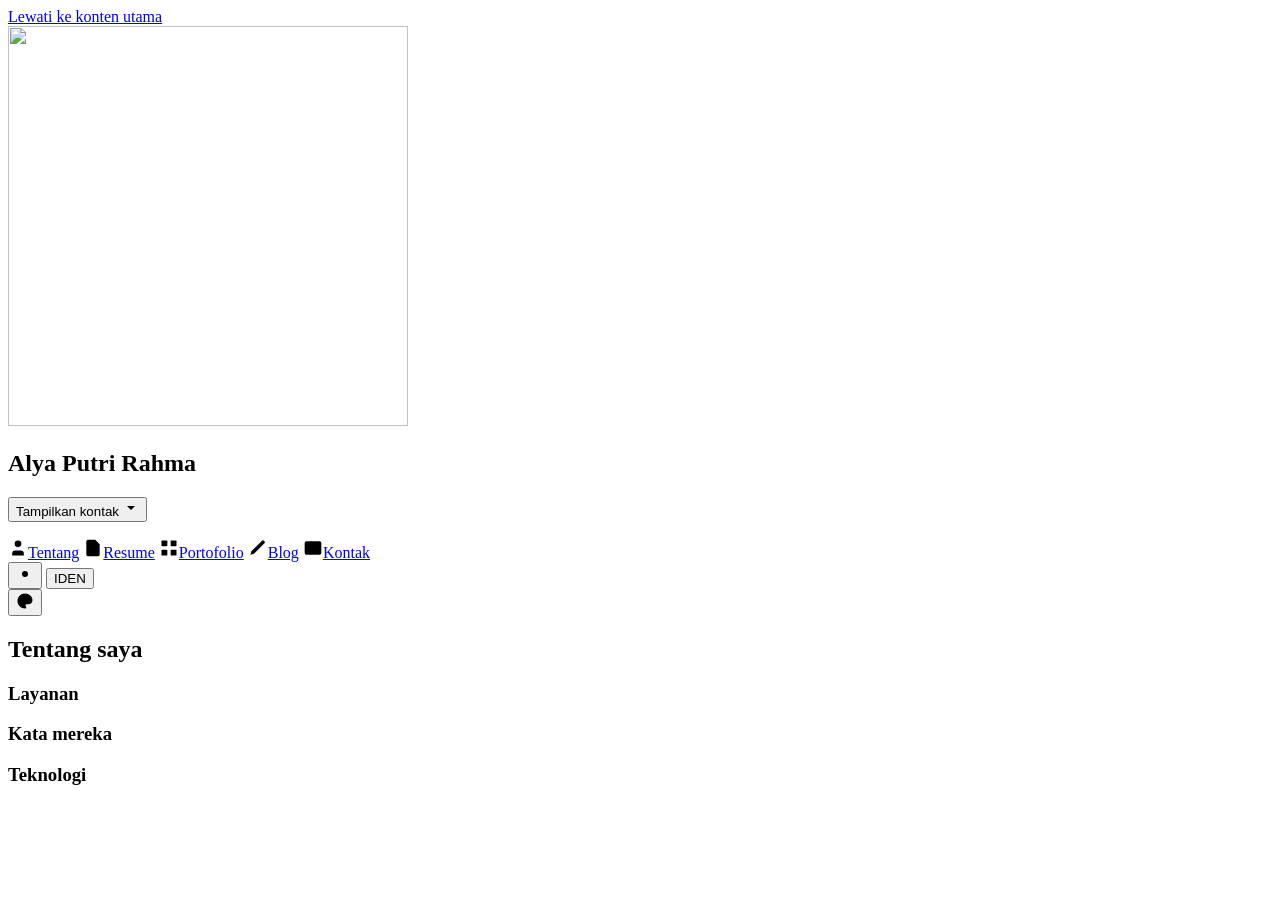
==== index.html @ 03186827 "Add files via upload" ====
<!DOCTYPE html>
<html lang="id" data-theme="dark" data-accent="iris">
<head>
  <meta charset="utf-8">
  <meta name="viewport" content="width=device-width, initial-scale=1">
  <title>Alya Putri Rahma — Pengembang Full-stack &amp; Desainer UI/UX</title>
  <meta name="description" content="Portofolio Alya Putri Rahma: proyek web, aplikasi mobile, desain UI/UX, dan tulisan seputar pengembangan perangkat lunak.">
  <meta name="theme-color" content="#0D0F15">
  <meta property="og:type" content="website">
  <meta property="og:title" content="Alya Putri Rahma — Pengembang Full-stack &amp; Desainer UI/UX">
  <meta property="og:description" content="Portofolio proyek web, aplikasi mobile, dan desain UI/UX.">
  <link rel="icon" href="assets/favicon.png" type="image/png">
  <link rel="apple-touch-icon" href="assets/apple-touch-icon.png">

  <!-- Font (opsional, ada cadangan font sistem bila offline) -->
  <link rel="preconnect" href="https://fonts.googleapis.com">
  <link rel="preconnect" href="https://fonts.gstatic.com" crossorigin>
  <link href="https://fonts.googleapis.com/css2?family=Bricolage+Grotesque:opsz,wght@12..96,500;12..96,700&family=Plus+Jakarta+Sans:wght@400;500;600;700&display=swap" rel="stylesheet">

  <link rel="stylesheet" href="css/style.css">

  <!-- Terapkan tema tersimpan sebelum halaman digambar, supaya tidak berkedip -->
  <script>
    (function () {
      var d = document.documentElement;
      d.classList.add('js');
      try {
        var th = localStorage.getItem('theme');
        var ac = localStorage.getItem('accent');
        if (th === 'light' || th === 'dark') d.setAttribute('data-theme', th);
        else if (window.matchMedia && matchMedia('(prefers-color-scheme: light)').matches) d.setAttribute('data-theme', 'light');
        if (['iris', 'mint', 'amber', 'rose'].indexOf(ac) > -1) d.setAttribute('data-accent', ac);
      } catch (e) {}
    })();
  </script>
</head>
<body>

<!-- Sprite ikon (gaya garis, tanpa dependensi luar) -->
<svg width="0" height="0" style="position:absolute" aria-hidden="true" focusable="false">
  <symbol id="i-mail" viewBox="0 0 24 24"><rect width="20" height="16" x="2" y="4" rx="2"/><path d="m22 7-8.97 5.7a1.94 1.94 0 0 1-2.06 0L2 7"/></symbol>
  <symbol id="i-phone" viewBox="0 0 24 24"><path d="M22 16.92v3a2 2 0 0 1-2.18 2 19.79 19.79 0 0 1-8.63-3.07 19.5 19.5 0 0 1-6-6 19.79 19.79 0 0 1-3.07-8.67A2 2 0 0 1 4.11 2h3a2 2 0 0 1 2 1.72 12.84 12.84 0 0 0 .7 2.81 2 2 0 0 1-.45 2.11L8.09 9.91a16 16 0 0 0 6 6l1.27-1.27a2 2 0 0 1 2.11-.45 12.84 12.84 0 0 0 2.81.7A2 2 0 0 1 22 16.92z"/></symbol>
  <symbol id="i-map-pin" viewBox="0 0 24 24"><path d="M20 10c0 6-8 12-8 12s-8-6-8-12a8 8 0 0 1 16 0Z"/><circle cx="12" cy="10" r="3"/></symbol>
  <symbol id="i-calendar" viewBox="0 0 24 24"><rect width="18" height="18" x="3" y="4" rx="2"/><path d="M16 2v4M8 2v4M3 10h18"/></symbol>
  <symbol id="i-github" viewBox="0 0 24 24"><path d="M15 22v-4a4.8 4.8 0 0 0-1-3.5c3 0 6-2 6-5.5.08-1.25-.27-2.48-1-3.5.28-1.15.28-2.35 0-3.5 0 0-1 0-3 1.5-2.64-.5-5.36-.5-8 0C6 2 5 2 5 2c-.3 1.15-.3 2.35 0 3.5A5.403 5.403 0 0 0 4 9c0 3.5 3 5.5 6 5.5-.39.49-.68 1.05-.85 1.65-.17.6-.22 1.23-.15 1.85v4"/><path d="M9 18c-4.51 2-5-2-7-2"/></symbol>
  <symbol id="i-linkedin" viewBox="0 0 24 24"><path d="M16 8a6 6 0 0 1 6 6v7h-4v-7a2 2 0 0 0-2-2 2 2 0 0 0-2 2v7h-4v-7a6 6 0 0 1 6-6z"/><rect width="4" height="12" x="2" y="9"/><circle cx="4" cy="4" r="2"/></symbol>
  <symbol id="i-instagram" viewBox="0 0 24 24"><rect width="20" height="20" x="2" y="2" rx="5" ry="5"/><path d="M16 11.37A4 4 0 1 1 12.63 8 4 4 0 0 1 16 11.37z"/><path d="M17.5 6.5h.01"/></symbol>
  <symbol id="i-globe" viewBox="0 0 24 24"><circle cx="12" cy="12" r="10"/><path d="M2 12h20"/><path d="M12 2a15.3 15.3 0 0 1 4 10 15.3 15.3 0 0 1-4 10 15.3 15.3 0 0 1-4-10 15.3 15.3 0 0 1 4-10z"/></symbol>
  <symbol id="i-sun" viewBox="0 0 24 24"><circle cx="12" cy="12" r="4"/><path d="M12 2v2M12 20v2M4.93 4.93l1.41 1.41M17.66 17.66l1.41 1.41M2 12h2M20 12h2M6.34 17.66l-1.41 1.41M19.07 4.93l-1.41 1.41"/></symbol>
  <symbol id="i-moon" viewBox="0 0 24 24"><path d="M12 3a6 6 0 0 0 9 9 9 9 0 1 1-9-9Z"/></symbol>
  <symbol id="i-palette" viewBox="0 0 24 24"><circle cx="13.5" cy="6.5" r=".5"/><circle cx="17.5" cy="10.5" r=".5"/><circle cx="8.5" cy="7.5" r=".5"/><circle cx="6.5" cy="12.5" r=".5"/><path d="M12 2C6.5 2 2 6.5 2 12s4.5 10 10 10c.926 0 1.648-.746 1.648-1.688 0-.437-.18-.835-.437-1.125-.29-.289-.438-.652-.438-1.125a1.64 1.64 0 0 1 1.668-1.668h1.996c3.051 0 5.555-2.503 5.555-5.554C21.965 6.012 17.461 2 12 2z"/></symbol>
  <symbol id="i-chevron-down" viewBox="0 0 24 24"><path d="m6 9 6 6 6-6"/></symbol>
  <symbol id="i-x" viewBox="0 0 24 24"><path d="M18 6 6 18M6 6l12 12"/></symbol>
  <symbol id="i-check" viewBox="0 0 24 24"><path d="M20 6 9 17l-5-5"/></symbol>
  <symbol id="i-search" viewBox="0 0 24 24"><circle cx="11" cy="11" r="8"/><path d="m21 21-4.3-4.3"/></symbol>
  <symbol id="i-send" viewBox="0 0 24 24"><path d="m22 2-7 20-4-9-9-4Z"/><path d="M22 2 11 13"/></symbol>
  <symbol id="i-copy" viewBox="0 0 24 24"><rect width="14" height="14" x="8" y="8" rx="2" ry="2"/><path d="M4 16c-1.1 0-2-.9-2-2V4c0-1.1.9-2 2-2h10c1.1 0 2 .9 2 2"/></symbol>
  <symbol id="i-printer" viewBox="0 0 24 24"><path d="M6 9V2h12v7"/><path d="M6 18H4a2 2 0 0 1-2-2v-5a2 2 0 0 1 2-2h16a2 2 0 0 1 2 2v5a2 2 0 0 1-2 2h-2"/><rect width="12" height="8" x="6" y="14"/></symbol>
  <symbol id="i-external" viewBox="0 0 24 24"><path d="M15 3h6v6"/><path d="M10 14 21 3"/><path d="M18 13v6a2 2 0 0 1-2 2H5a2 2 0 0 1-2-2V8a2 2 0 0 1 2-2h6"/></symbol>
  <symbol id="i-clock" viewBox="0 0 24 24"><circle cx="12" cy="12" r="10"/><path d="M12 6v6l4 2"/></symbol>
  <symbol id="i-message" viewBox="0 0 24 24"><path d="M7.9 20A9 9 0 1 0 4 16.1L2 22Z"/></symbol>
  <symbol id="i-code" viewBox="0 0 24 24"><path d="m16 18 6-6-6-6"/><path d="m8 6-6 6 6 6"/></symbol>
  <symbol id="i-smartphone" viewBox="0 0 24 24"><rect width="14" height="20" x="5" y="2" rx="2" ry="2"/><path d="M12 18h.01"/></symbol>
  <symbol id="i-layers" viewBox="0 0 24 24"><path d="m12.83 2.18a2 2 0 0 0-1.66 0L2.6 6.08a1 1 0 0 0 0 1.83l8.58 3.91a2 2 0 0 0 1.66 0l8.58-3.9a1 1 0 0 0 0-1.83Z"/><path d="m22 17.65-9.17 4.16a2 2 0 0 1-1.66 0L2 17.65"/><path d="m22 12.65-9.17 4.16a2 2 0 0 1-1.66 0L2 12.65"/></symbol>
  <symbol id="i-server" viewBox="0 0 24 24"><rect width="20" height="8" x="2" y="2" rx="2" ry="2"/><rect width="20" height="8" x="2" y="14" rx="2" ry="2"/><path d="M6 6h.01M6 18h.01"/></symbol>
  <symbol id="i-book" viewBox="0 0 24 24"><path d="M2 3h6a4 4 0 0 1 4 4v14a3 3 0 0 0-3-3H2z"/><path d="M22 3h-6a4 4 0 0 0-4 4v14a3 3 0 0 1 3-3h7z"/></symbol>
  <symbol id="i-briefcase" viewBox="0 0 24 24"><rect width="20" height="14" x="2" y="7" rx="2" ry="2"/><path d="M16 21V5a2 2 0 0 0-2-2h-4a2 2 0 0 0-2 2v16"/></symbol>
  <symbol id="i-bolt" viewBox="0 0 24 24"><path d="M13 2 3 14h9l-1 8 10-12h-9z"/></symbol>
  <symbol id="i-user" viewBox="0 0 24 24"><path d="M19 21v-2a4 4 0 0 0-4-4H9a4 4 0 0 0-4 4v2"/><circle cx="12" cy="7" r="4"/></symbol>
  <symbol id="i-file" viewBox="0 0 24 24"><path d="M14.5 2H6a2 2 0 0 0-2 2v16a2 2 0 0 0 2 2h12a2 2 0 0 0 2-2V7.5L14.5 2z"/><path d="M14 2v6h6M16 13H8M16 17H8M10 9H8"/></symbol>
  <symbol id="i-grid" viewBox="0 0 24 24"><rect width="7" height="7" x="3" y="3" rx="1"/><rect width="7" height="7" x="14" y="3" rx="1"/><rect width="7" height="7" x="14" y="14" rx="1"/><rect width="7" height="7" x="3" y="14" rx="1"/></symbol>
  <symbol id="i-pen" viewBox="0 0 24 24"><path d="M12 20h9"/><path d="M16.5 3.5a2.121 2.121 0 0 1 3 3L7 19l-4 1 1-4Z"/></symbol>
</svg>

<a class="skip" href="#main" data-i18n="skip">Lewati ke konten utama</a>

<div class="shell">

  <!-- ================= SIDEBAR ================= -->
  <aside class="sidebar" id="sidebar">
    <div class="sidebar__top">
      <div class="avatar" aria-hidden="true">
        <span class="avatar__ring"></span>
        <img id="s-avatar" src="assets/img/avatar.png" alt="" width="400" height="400">
      </div>
      <div class="sidebar__id">
        <h1 class="name" id="s-name">Alya Putri Rahma</h1>
        <p class="role">
          <span class="sr-only" id="s-roles-sr"></span>
          <span id="typed" aria-hidden="true"></span><span class="caret" aria-hidden="true"></span>
        </p>
      </div>
      <button class="sidebar__toggle" id="sidebar-toggle" type="button" aria-expanded="false" aria-controls="sidebar-more">
        <span id="sidebar-toggle-label" data-i18n="sidebar.show">Tampilkan kontak</span>
        <svg class="i" width="16" height="16" aria-hidden="true"><use href="#i-chevron-down"/></svg>
      </button>
    </div>

    <div class="sidebar__more" id="sidebar-more">
      <p class="status"><span class="status__dot" aria-hidden="true"></span><span id="s-status"></span></p>
      <ul class="contacts" id="s-contacts"></ul>
      <ul class="socials" id="s-socials" data-i18n-aria="sidebar.social"></ul>
    </div>
  </aside>

  <!-- ================= MAIN ================= -->
  <div class="main">
    <header class="topbar">
      <nav class="nav" id="nav" data-i18n-aria="nav.label">
        <a href="#about"     data-nav="about"><svg class="i" width="20" height="20" aria-hidden="true"><use href="#i-user"/></svg><span data-i18n="nav.about">Tentang</span></a>
        <a href="#resume"    data-nav="resume"><svg class="i" width="20" height="20" aria-hidden="true"><use href="#i-file"/></svg><span data-i18n="nav.resume">Resume</span></a>
        <a href="#portfolio" data-nav="portfolio"><svg class="i" width="20" height="20" aria-hidden="true"><use href="#i-grid"/></svg><span data-i18n="nav.portfolio">Portofolio</span></a>
        <a href="#blog"      data-nav="blog"><svg class="i" width="20" height="20" aria-hidden="true"><use href="#i-pen"/></svg><span data-i18n="nav.blog">Blog</span></a>
        <a href="#contact"   data-nav="contact"><svg class="i" width="20" height="20" aria-hidden="true"><use href="#i-mail"/></svg><span data-i18n="nav.contact">Kontak</span></a>
      </nav>

      <div class="tools">
        <button class="tool" id="t-theme" type="button">
          <svg class="i" width="18" height="18" aria-hidden="true"><use id="t-theme-icon" href="#i-sun"/></svg>
        </button>
        <button class="tool tool--lang" id="t-lang" type="button">
          <span class="seg" data-lang="id">ID</span><span class="seg" data-lang="en">EN</span>
        </button>
        <div class="tool-wrap">
          <button class="tool" id="t-accent" type="button" aria-haspopup="true" aria-expanded="false" aria-controls="swatches">
            <svg class="i" width="18" height="18" aria-hidden="true"><use href="#i-palette"/></svg>
          </button>
          <div class="swatches" id="swatches" role="group" data-i18n-aria="tools.accentLabel" hidden>
            <button type="button" class="swatch" data-accent="iris"></button>
            <button type="button" class="swatch" data-accent="mint"></button>
            <button type="button" class="swatch" data-accent="amber"></button>
            <button type="button" class="swatch" data-accent="rose"></button>
          </div>
        </div>
      </div>
    </header>

    <main id="main" class="content">

      <!-- ===== ABOUT ===== -->
      <article class="page" id="page-about" data-page="about" aria-labelledby="h-about">
        <h2 class="page__title" id="h-about" tabindex="-1" data-i18n="about.title">Tentang saya</h2>
        <div class="prose" id="about-text"></div>
        <ul class="stats" id="about-stats"></ul>

        <section class="block" aria-labelledby="h-services">
          <h3 class="block__title" id="h-services" data-i18n="about.services">Layanan</h3>
          <ul class="services" id="about-services"></ul>
        </section>

        <section class="block" aria-labelledby="h-testi">
          <h3 class="block__title" id="h-testi" data-i18n="about.testimonials">Kata mereka</h3>
          <ul class="testi" id="about-testi"></ul>
        </section>

        <section class="block" aria-labelledby="h-stack">
          <h3 class="block__title" id="h-stack" data-i18n="about.stack">Teknologi</h3>
          <ul class="chips chips--static" id="about-stack"></ul>
        </section>
      </article>

      <!-- ===== RESUME ===== -->
      <article class="page" id="page-resume" data-page="resume" aria-labelledby="h-resume" hidden>
        <div class="page__head">
          <h2 class="page__title" id="h-resume" tabindex="-1" data-i18n="resume.title">Resume</h2>
          <button class="btn btn--ghost no-print" id="btn-print" type="button">
            <svg class="i" width="18" height="18" aria-hidden="true"><use href="#i-printer"/></svg>
            <span data-i18n="resume.print">Cetak atau simpan PDF</span>
          </button>
        </div>

        <div class="cols">
          <section class="block" aria-labelledby="h-exp">
            <h3 class="block__title block__title--icon" id="h-exp"><svg class="i" width="20" height="20" aria-hidden="true"><use href="#i-briefcase"/></svg><span data-i18n="resume.experience">Pengalaman</span></h3>
            <ol class="timeline" id="r-exp"></ol>
          </section>
          <section class="block" aria-labelledby="h-edu">
            <h3 class="block__title block__title--icon" id="h-edu"><svg class="i" width="20" height="20" aria-hidden="true"><use href="#i-book"/></svg><span data-i18n="resume.education">Pendidikan</span></h3>
            <ol class="timeline" id="r-edu"></ol>
          </section>
        </div>

        <section class="block" aria-labelledby="h-skills">
          <h3 class="block__title block__title--icon" id="h-skills"><svg class="i" width="20" height="20" aria-hidden="true"><use href="#i-bolt"/></svg><span data-i18n="resume.skills">Keahlian</span></h3>
          <ul class="skills" id="r-skills"></ul>
        </section>
      </article>

      <!-- ===== PORTFOLIO ===== -->
      <article class="page" id="page-portfolio" data-page="portfolio" aria-labelledby="h-portfolio" hidden>
        <h2 class="page__title" id="h-portfolio" tabindex="-1" data-i18n="portfolio.title">Portofolio</h2>
        <div class="toolbar">
          <div class="chips" id="p-chips" role="group" data-i18n-aria="portfolio.filter"></div>
          <label class="search">
            <span class="sr-only" data-i18n="portfolio.search">Cari proyek</span>
            <svg class="i" width="18" height="18" aria-hidden="true"><use href="#i-search"/></svg>
            <input type="search" id="p-search" autocomplete="off" data-i18n-placeholder="portfolio.searchPlaceholder">
          </label>
        </div>
        <ul class="grid" id="p-grid"></ul>
        <p class="empty" id="p-empty" hidden></p>
      </article>

      <!-- ===== BLOG ===== -->
      <article class="page" id="page-blog" data-page="blog" aria-labelledby="h-blog" hidden>
        <h2 class="page__title" id="h-blog" tabindex="-1" data-i18n="blog.title">Blog</h2>
        <div class="toolbar">
          <div class="chips" id="b-chips" role="group" data-i18n-aria="blog.filter"></div>
          <label class="search">
            <span class="sr-only" data-i18n="blog.search">Cari artikel</span>
            <svg class="i" width="18" height="18" aria-hidden="true"><use href="#i-search"/></svg>
            <input type="search" id="b-search" autocomplete="off" data-i18n-placeholder="blog.searchPlaceholder">
          </label>
        </div>
        <ul class="posts" id="b-list"></ul>
        <p class="empty" id="b-empty" hidden></p>
      </article>

      <!-- ===== CONTACT ===== -->
      <article class="page" id="page-contact" data-page="contact" aria-labelledby="h-contact" hidden>
        <h2 class="page__title" id="h-contact" tabindex="-1" data-i18n="contact.title">Kontak</h2>
        <p class="prose lead" data-i18n="contact.intro"></p>

        <div class="contact">
          <section class="contact__direct" aria-labelledby="h-direct">
            <h3 class="block__title" id="h-direct" data-i18n="contact.direct">Hubungi langsung</h3>
            <div class="mailbox">
              <svg class="i" width="20" height="20" aria-hidden="true"><use href="#i-mail"/></svg>
              <a id="c-email" href="#"></a>
              <button class="btn btn--small" id="c-copy" type="button">
                <svg class="i" width="16" height="16" aria-hidden="true"><use href="#i-copy"/></svg>
                <span data-i18n="contact.copy">Salin email</span>
              </button>
            </div>
            <a class="btn btn--wide" id="c-wa" href="#" target="_blank" rel="noopener">
              <svg class="i" width="18" height="18" aria-hidden="true"><use href="#i-message"/></svg>
              <span data-i18n="contact.whatsapp">Chat WhatsApp</span>
            </a>
            <p class="note"><svg class="i" width="16" height="16" aria-hidden="true"><use href="#i-clock"/></svg><span id="c-reply"></span></p>
          </section>

          <section class="contact__form" aria-labelledby="h-form">
            <h3 class="block__title" id="h-form" data-i18n="contact.form">Kirim pesan</h3>
            <form id="contact-form" novalidate>
              <div class="field">
                <label for="f-name" data-i18n="contact.name">Nama</label>
                <input id="f-name" name="name" type="text" autocomplete="name" aria-describedby="e-name">
                <p class="field__error" id="e-name" hidden></p>
              </div>
              <div class="field">
                <label for="f-email" data-i18n="contact.email">Email</label>
                <input id="f-email" name="email" type="email" autocomplete="email" aria-describedby="e-email">
                <p class="field__error" id="e-email" hidden></p>
              </div>
              <div class="field field--full">
                <label for="f-subject"><span data-i18n="contact.subject">Subjek</span> <span class="opt">(<span data-i18n="contact.optional">opsional</span>)</span></label>
                <input id="f-subject" name="subject" type="text">
              </div>
              <div class="field field--full">
                <label for="f-message" data-i18n="contact.message">Pesan</label>
                <textarea id="f-message" name="message" rows="5" aria-describedby="e-message"></textarea>
                <p class="field__error" id="e-message" hidden></p>
              </div>
              <div class="field--full">
                <button class="btn" id="f-submit" type="submit">
                  <svg class="i" width="18" height="18" aria-hidden="true"><use href="#i-send"/></svg>
                  <span data-i18n="contact.send">Kirim pesan</span>
                </button>
              </div>
            </form>
          </section>
        </div>
      </article>

      <footer class="footer"><p data-i18n="footer"></p></footer>
    </main>
  </div>
</div>

<!-- Modal detail (proyek, artikel, testimoni) -->
<dialog class="modal" id="modal" aria-labelledby="m-title">
  <div class="modal__panel">
    <button class="modal__close" id="modal-close" type="button" data-i18n-aria="modal.close">
      <svg class="i" width="20" height="20" aria-hidden="true"><use href="#i-x"/></svg>
    </button>
    <div id="modal-body"></div>
  </div>
</dialog>

<div class="toast" id="toast" role="status" aria-live="polite"></div>

<noscript><p class="noscript">Website ini membutuhkan JavaScript untuk menampilkan konten. / This website needs JavaScript.</p></noscript>

<script src="js/data.js"></script>
<script src="js/i18n.js"></script>
<script src="js/app.js"></script>
</body>
</html>
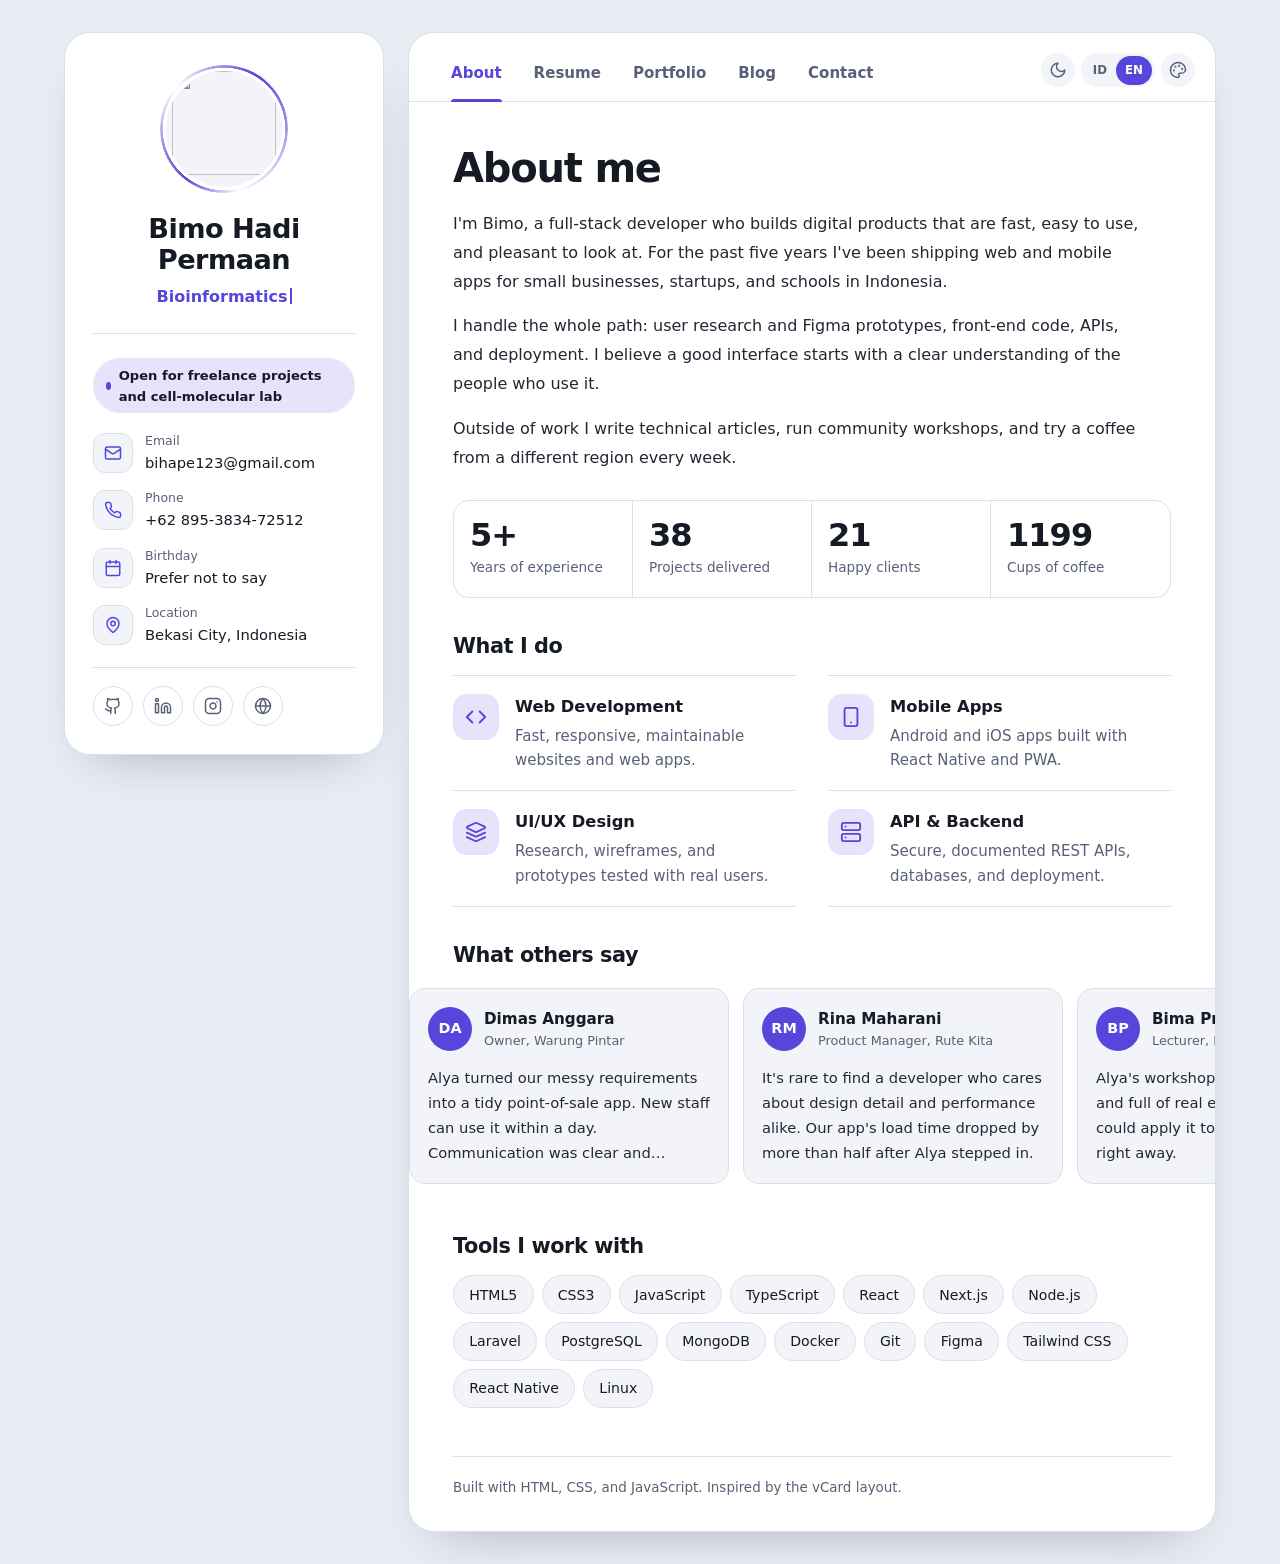
==== commit 15be2a36: "Rename Folders/index.html to index.html" ====
--- a/index.html
+++ b/index.html
@@ -9,15 +9,15 @@
   <meta property="og:type" content="website">
   <meta property="og:title" content="Alya Putri Rahma — Pengembang Full-stack &amp; Desainer UI/UX">
   <meta property="og:description" content="Portofolio proyek web, aplikasi mobile, dan desain UI/UX.">
-  <link rel="icon" href="assets/favicon.png" type="image/png">
-  <link rel="apple-touch-icon" href="assets/apple-touch-icon.png">
+  <link rel="icon" href="Folders/assets/favicon.png" type="Folders/image/png">
+  <link rel="apple-touch-icon" href="Folders/assets/apple-touch-icon.png">
 
   <!-- Font (opsional, ada cadangan font sistem bila offline) -->
   <link rel="preconnect" href="https://fonts.googleapis.com">
   <link rel="preconnect" href="https://fonts.gstatic.com" crossorigin>
   <link href="https://fonts.googleapis.com/css2?family=Bricolage+Grotesque:opsz,wght@12..96,500;12..96,700&family=Plus+Jakarta+Sans:wght@400;500;600;700&display=swap" rel="stylesheet">
 
-  <link rel="stylesheet" href="css/style.css">
+  <link rel="stylesheet" href="Folders/css/style.css">
 
   <!-- Terapkan tema tersimpan sebelum halaman digambar, supaya tidak berkedip -->
   <script>
@@ -291,8 +291,8 @@
 
 <noscript><p class="noscript">Website ini membutuhkan JavaScript untuk menampilkan konten. / This website needs JavaScript.</p></noscript>
 
-<script src="js/data.js"></script>
-<script src="js/i18n.js"></script>
-<script src="js/app.js"></script>
+<script src="Folders/js/data.js"></script>
+<script src="Folders/js/i18n.js"></script>
+<script src="Folders/js/app.js"></script>
 </body>
 </html>
--- a/Folders/css/style.css
+++ b/Folders/css/style.css
@@ -0,0 +1,674 @@
+/* ==========================================================================
+   style.css
+   Token warna di bagian atas. Ganti nilainya untuk mengubah tampilan.
+   ========================================================================== */
+
+:root {
+  --font-body: "Plus Jakarta Sans", system-ui, -apple-system, "Segoe UI", Roboto, "Helvetica Neue", Arial, sans-serif;
+  --font-display: "Bricolage Grotesque", "Plus Jakarta Sans", system-ui, -apple-system, "Segoe UI", sans-serif;
+
+  --r-sm: 10px;
+  --r-md: 16px;
+  --r-lg: 26px;
+
+  --ease: cubic-bezier(.2, .7, .2, 1);
+  --nav-h: 68px;
+}
+
+/* ---------- Tema ---------- */
+[data-theme="dark"] {
+  color-scheme: dark;
+  --bg: #0d0f15;
+  --surface: #151923;
+  --surface-2: #1c2230;
+  --line: #2a3144;
+  --text: #eceef4;
+  --muted: #9ba4b8;
+  --shadow: 0 24px 60px -30px rgba(0, 0, 0, .8);
+  --scrim: rgba(5, 7, 12, .66);
+}
+[data-theme="light"] {
+  color-scheme: light;
+  --bg: #e8ecf3;
+  --surface: #ffffff;
+  --surface-2: #f2f4f9;
+  --line: #dae0eb;
+  --text: #161a24;
+  --muted: #586177;
+  --shadow: 0 24px 50px -32px rgba(30, 40, 70, .4);
+  --scrim: rgba(20, 26, 40, .5);
+}
+
+/* ---------- Aksen (disesuaikan per tema agar kontras tetap aman) ---------- */
+[data-theme="dark"][data-accent="iris"]  { --accent: #9a8cff; --accent-ink: #14112e; }
+[data-theme="dark"][data-accent="mint"]  { --accent: #45ddb2; --accent-ink: #06261d; }
+[data-theme="dark"][data-accent="amber"] { --accent: #ffb52e; --accent-ink: #2b1a00; }
+[data-theme="dark"][data-accent="rose"]  { --accent: #ff7c98; --accent-ink: #32000f; }
+[data-theme="light"][data-accent="iris"]  { --accent: #5646db; --accent-ink: #ffffff; }
+[data-theme="light"][data-accent="mint"]  { --accent: #0b8566; --accent-ink: #ffffff; }
+[data-theme="light"][data-accent="amber"] { --accent: #a85f00; --accent-ink: #ffffff; }
+[data-theme="light"][data-accent="rose"]  { --accent: #c42750; --accent-ink: #ffffff; }
+
+:root {
+  --accent-soft: color-mix(in srgb, var(--accent) 15%, transparent);
+  --accent-line: color-mix(in srgb, var(--accent) 45%, var(--line));
+}
+
+/* ---------- Reset ringan ---------- */
+*, *::before, *::after { box-sizing: border-box; }
+html { -webkit-text-size-adjust: 100%; scroll-behavior: smooth; }
+body {
+  margin: 0;
+  background: var(--bg);
+  color: var(--text);
+  font-family: var(--font-body);
+  font-size: 16px;
+  line-height: 1.6;
+  -webkit-font-smoothing: antialiased;
+  transition: background-color .3s var(--ease), color .3s var(--ease);
+}
+body:has(dialog[open]) { overflow: hidden; }
+h1, h2, h3, h4, p, ul, ol, figure { margin: 0; }
+ul, ol { padding: 0; list-style: none; }
+img, svg { display: block; max-width: 100%; }
+a { color: inherit; text-decoration: none; }
+button, input, textarea { font: inherit; color: inherit; }
+button { cursor: pointer; background: none; border: 0; padding: 0; }
+[hidden] { display: none !important; }
+
+:focus-visible { outline: 2px solid var(--accent); outline-offset: 3px; border-radius: 6px; }
+
+.i { fill: none; stroke: currentColor; stroke-width: 2; stroke-linecap: round; stroke-linejoin: round; flex: none; }
+
+.sr-only {
+  position: absolute; width: 1px; height: 1px; margin: -1px; padding: 0;
+  overflow: hidden; clip: rect(0 0 0 0); white-space: nowrap; border: 0;
+}
+.skip {
+  position: fixed; top: 8px; left: 8px; z-index: 100;
+  background: var(--accent); color: var(--accent-ink);
+  padding: .6rem 1rem; border-radius: var(--r-sm); font-weight: 600;
+  transform: translateY(-200%);
+}
+.skip:focus { transform: none; }
+
+/* ---------- Kerangka ---------- */
+.shell {
+  width: min(1200px, 100%);
+  margin: 0 auto;
+  padding: 56px 16px calc(var(--nav-h) + 28px);
+  display: grid;
+  grid-template-columns: minmax(0, 1fr);
+  gap: 16px;
+  align-items: start;
+}
+
+.sidebar, .main {
+  background: var(--surface);
+  border: 1px solid var(--line);
+  border-radius: var(--r-lg);
+  box-shadow: var(--shadow);
+  transition: background-color .3s var(--ease), border-color .3s var(--ease);
+}
+
+/* Satu gerakan pembuka saat halaman dimuat */
+@media (prefers-reduced-motion: no-preference) {
+  /* Catatan: .main hanya memudar (tanpa transform) agar navigasi fixed di mobile tidak ikut bergeser */
+  .js .sidebar { animation: rise .7s var(--ease) backwards; }
+  .js .main    { animation: fade .7s .12s ease backwards; }
+  .avatar__ring { animation: ring 1.4s .2s var(--ease) backwards; }
+}
+@keyframes fade { from { opacity: 0; } to { opacity: 1; } }
+@keyframes rise { from { opacity: 0; transform: translateY(14px); } to { opacity: 1; transform: none; } }
+@keyframes ring { from { transform: rotate(-200deg); opacity: 0; } to { transform: none; opacity: 1; } }
+
+/* ---------- Sidebar ---------- */
+.sidebar { padding: 20px; }
+.sidebar__top {
+  display: grid;
+  grid-template-columns: auto 1fr;
+  align-items: center;
+  gap: 4px 18px;
+}
+.avatar { position: relative; width: 84px; height: 84px; grid-row: span 1; }
+.avatar img {
+  position: absolute; inset: 5px; width: calc(100% - 10px); height: calc(100% - 10px);
+  border-radius: 50%; object-fit: cover; background: var(--surface-2);
+}
+.avatar__ring {
+  position: absolute; inset: 0; border-radius: 50%;
+  background: conic-gradient(from 30deg, var(--accent), transparent 38%, var(--accent) 52%, transparent 78%, var(--accent));
+  -webkit-mask: radial-gradient(farthest-side, transparent calc(100% - 3px), #000 calc(100% - 2.5px));
+          mask: radial-gradient(farthest-side, transparent calc(100% - 3px), #000 calc(100% - 2.5px));
+}
+.name {
+  font-family: var(--font-display);
+  font-size: 1.45rem;
+  line-height: 1.15;
+  font-weight: 700;
+  letter-spacing: -.02em;
+}
+.role {
+  margin-top: 6px;
+  min-height: 1.6em;
+  color: var(--accent);
+  font-weight: 600;
+  font-size: .92rem;
+}
+.caret {
+  display: inline-block; width: 2px; height: 1em; margin-left: 2px;
+  background: var(--accent); vertical-align: -.15em;
+}
+@media (prefers-reduced-motion: no-preference) {
+  .caret { animation: blink 1.05s steps(1) infinite; }
+}
+@keyframes blink { 50% { opacity: 0; } }
+
+.sidebar__toggle {
+  grid-column: 1 / -1;
+  margin-top: 14px;
+  display: inline-flex; align-items: center; justify-content: center; gap: 6px;
+  padding: .55rem 1rem;
+  border: 1px solid var(--line);
+  border-radius: 999px;
+  color: var(--muted);
+  font-size: .85rem; font-weight: 600;
+  transition: color .2s, border-color .2s;
+}
+.sidebar__toggle:hover { color: var(--text); border-color: var(--accent-line); }
+.sidebar__toggle .i { transition: transform .25s var(--ease); }
+.sidebar__toggle[aria-expanded="true"] .i { transform: rotate(180deg); }
+
+.sidebar__more { display: none; margin-top: 18px; padding-top: 18px; border-top: 1px solid var(--line); }
+.sidebar.is-open .sidebar__more { display: block; }
+
+.status {
+  display: inline-flex; align-items: center; gap: 8px;
+  padding: .4rem .8rem;
+  border-radius: 999px;
+  background: var(--accent-soft);
+  font-size: .82rem; font-weight: 600;
+}
+.status__dot { width: 8px; height: 8px; border-radius: 50%; background: var(--accent); }
+@media (prefers-reduced-motion: no-preference) {
+  .status__dot { animation: pulse 2.4s ease-out infinite; }
+}
+@keyframes pulse {
+  0% { box-shadow: 0 0 0 0 color-mix(in srgb, var(--accent) 55%, transparent); }
+  70%, 100% { box-shadow: 0 0 0 8px transparent; }
+}
+
+.contacts { display: grid; gap: 14px; margin-top: 18px; }
+.contacts li { display: flex; align-items: center; gap: 12px; min-width: 0; }
+.contacts__icon {
+  width: 40px; height: 40px; flex: none;
+  display: grid; place-items: center;
+  border-radius: 12px; background: var(--surface-2); color: var(--accent);
+  border: 1px solid var(--line);
+}
+.contacts__text { min-width: 0; }
+.contacts__label { display: block; font-size: .78rem; color: var(--muted); }
+.contacts__value { display: block; font-size: .92rem; font-weight: 500; overflow-wrap: anywhere; }
+a.contacts__value:hover { color: var(--accent); }
+
+.socials { display: flex; gap: 10px; margin-top: 20px; padding-top: 18px; border-top: 1px solid var(--line); }
+.socials a {
+  width: 40px; height: 40px; display: grid; place-items: center;
+  border-radius: 50%; border: 1px solid var(--line); color: var(--muted);
+  transition: color .2s, border-color .2s, background-color .2s;
+}
+.socials a:hover { color: var(--accent-ink); background: var(--accent); border-color: var(--accent); }
+
+/* ---------- Topbar, navigasi, alat ---------- */
+.topbar {
+  display: flex; align-items: center; justify-content: space-between; gap: 12px;
+}
+
+.nav {
+  position: fixed; left: 0; right: 0; bottom: 0; z-index: 40;
+  display: grid; grid-template-columns: repeat(5, 1fr);
+  min-height: var(--nav-h);
+  padding: 6px 6px calc(6px + env(safe-area-inset-bottom, 0px));
+  background: color-mix(in srgb, var(--surface) 92%, transparent);
+  -webkit-backdrop-filter: blur(14px); backdrop-filter: blur(14px);
+  border-top: 1px solid var(--line);
+}
+.nav a {
+  display: flex; flex-direction: column; align-items: center; justify-content: center; gap: 3px;
+  border-radius: 12px; color: var(--muted);
+  font-size: .72rem; font-weight: 600;
+  transition: color .2s, background-color .2s;
+}
+.nav a[aria-current="page"] { color: var(--accent); background: var(--accent-soft); }
+.nav a:hover { color: var(--text); }
+.nav a[aria-current="page"]:hover { color: var(--accent); }
+
+.tools {
+  position: fixed; top: 10px; right: 12px; z-index: 45;
+  display: flex; align-items: center; gap: 6px;
+  padding: 5px;
+  background: color-mix(in srgb, var(--surface) 90%, transparent);
+  -webkit-backdrop-filter: blur(12px); backdrop-filter: blur(12px);
+  border: 1px solid var(--line); border-radius: 999px;
+}
+.tool {
+  min-width: 34px; height: 34px; padding: 0 8px;
+  display: inline-flex; align-items: center; justify-content: center;
+  border-radius: 999px; color: var(--muted);
+  transition: color .2s, background-color .2s;
+}
+.tool:hover { color: var(--text); background: var(--surface-2); }
+.tool--lang { gap: 0; padding: 3px; background: var(--surface-2); font-size: .74rem; font-weight: 700; }
+.tool--lang .seg { padding: 5px 9px; border-radius: 999px; color: var(--muted); transition: background-color .2s, color .2s; }
+.tool--lang .seg.is-on { background: var(--accent); color: var(--accent-ink); }
+.tool-wrap { position: relative; }
+.swatches {
+  position: absolute; top: calc(100% + 12px); right: 0;
+  display: flex; gap: 10px; padding: 12px;
+  background: var(--surface); border: 1px solid var(--line); border-radius: var(--r-md);
+  box-shadow: var(--shadow);
+}
+.swatch {
+  width: 30px; height: 30px; border-radius: 50%;
+  border: 2px solid transparent; outline: 2px solid transparent; outline-offset: 2px;
+  transition: transform .15s var(--ease);
+}
+.swatch:hover { transform: scale(1.08); }
+.swatch[aria-pressed="true"] { outline-color: var(--text); }
+.swatch[data-accent="iris"]  { background: #7a6bff; }
+.swatch[data-accent="mint"]  { background: #1fc99b; }
+.swatch[data-accent="amber"] { background: #f5a300; }
+.swatch[data-accent="rose"]  { background: #ee4f77; }
+
+/* ---------- Konten ---------- */
+.content { padding: 28px 20px 24px; min-width: 0; }
+.page { min-width: 0; }
+.js .page { opacity: 0; transform: translateY(8px); }
+.js .page.is-visible { opacity: 1; transform: none; transition: opacity .35s var(--ease), transform .35s var(--ease); }
+
+.page__head { display: flex; align-items: center; justify-content: space-between; gap: 12px; flex-wrap: wrap; }
+.page__title {
+  font-family: var(--font-display);
+  font-size: clamp(1.9rem, 5vw, 2.5rem);
+  line-height: 1.1; letter-spacing: -.03em; font-weight: 700;
+  margin-bottom: 20px;
+}
+.page__head .page__title { margin-bottom: 0; }
+.page__head { margin-bottom: 20px; }
+.page__title:focus { outline: none; }
+.page__title:focus-visible { outline: 2px solid var(--accent); outline-offset: 6px; }
+
+.block { margin-top: 36px; }
+.block__title {
+  font-family: var(--font-display);
+  font-size: 1.3rem; font-weight: 700; letter-spacing: -.02em; line-height: 1.2;
+  margin-bottom: 16px;
+}
+.block__title--icon { display: flex; align-items: center; gap: 10px; }
+.block__title--icon .i {
+  width: 38px; height: 38px; padding: 9px;
+  background: var(--accent-soft); color: var(--accent); border-radius: 12px;
+}
+
+.prose { max-width: 68ch; color: color-mix(in srgb, var(--text) 82%, var(--muted)); line-height: 1.8; }
+.prose p + p { margin-top: 1em; }
+.lead { margin-bottom: 8px; }
+
+/* Statistik */
+.stats {
+  display: grid; grid-template-columns: repeat(2, 1fr);
+  margin-top: 28px;
+  border: 1px solid var(--line); border-radius: var(--r-md);
+  overflow: hidden;
+}
+.stats li { padding: 18px 16px; border-right: 1px solid var(--line); border-bottom: 1px solid var(--line); }
+.stats li:nth-child(2n) { border-right: 0; }
+.stats li:nth-last-child(-n+2) { border-bottom: 0; }
+.stats__value { font-family: var(--font-display); font-size: 2rem; font-weight: 700; line-height: 1; letter-spacing: -.03em; font-variant-numeric: tabular-nums; }
+.stats__label { margin-top: 6px; font-size: .85rem; color: var(--muted); }
+
+/* Layanan */
+.services { display: grid; gap: 0; }
+.services li { display: flex; gap: 16px; padding: 18px 0; border-top: 1px solid var(--line); }
+.services li:last-child { border-bottom: 1px solid var(--line); }
+.services__icon {
+  width: 46px; height: 46px; flex: none; display: grid; place-items: center;
+  border-radius: 14px; background: var(--accent-soft); color: var(--accent);
+}
+.services h4 { font-size: 1.02rem; font-weight: 700; margin-bottom: 4px; }
+.services p { color: var(--muted); font-size: .94rem; max-width: 52ch; }
+
+/* Testimoni */
+.testi {
+  display: flex; gap: 14px;
+  overflow-x: auto; scroll-snap-type: x mandatory;
+  margin: 0 -20px; padding: 4px 20px 14px;
+  scrollbar-width: thin; scrollbar-color: var(--line) transparent;
+}
+.testi li { flex: 0 0 min(300px, 82%); scroll-snap-align: start; }
+.tcard {
+  width: 100%; height: 100%; text-align: left;
+  display: flex; flex-direction: column; gap: 14px;
+  padding: 18px;
+  background: var(--surface-2); border: 1px solid var(--line); border-radius: var(--r-md);
+  transition: border-color .2s, transform .2s var(--ease);
+}
+.tcard:hover { border-color: var(--accent-line); }
+.tcard__who { display: flex; align-items: center; gap: 12px; }
+.tcard__avatar {
+  width: 44px; height: 44px; flex: none; display: grid; place-items: center;
+  border-radius: 50%; background: var(--accent); color: var(--accent-ink);
+  font-weight: 700; font-size: .9rem;
+}
+.tcard__name { display: block; font-weight: 700; font-size: .95rem; }
+.tcard__role { display: block; color: var(--muted); font-size: .8rem; }
+.tcard__text {
+  color: color-mix(in srgb, var(--text) 80%, var(--muted)); font-size: .92rem; line-height: 1.7;
+  display: -webkit-box; -webkit-line-clamp: 4; -webkit-box-orient: vertical; overflow: hidden;
+}
+
+/* Chip */
+.chips { display: flex; flex-wrap: wrap; gap: 8px; }
+.chip {
+  padding: .45rem .95rem;
+  border: 1px solid var(--line); border-radius: 999px;
+  color: var(--muted); font-size: .88rem; font-weight: 600;
+  transition: color .2s, border-color .2s, background-color .2s;
+}
+button.chip:hover { color: var(--text); border-color: var(--accent-line); }
+button.chip[aria-pressed="true"] { background: var(--accent); border-color: var(--accent); color: var(--accent-ink); }
+.chips--static .chip { background: var(--surface-2); font-weight: 500; color: var(--text); }
+
+/* ---------- Resume ---------- */
+.cols { display: grid; gap: 0; }
+.timeline { position: relative; display: grid; gap: 24px; padding-left: 26px; }
+.timeline::before { content: ""; position: absolute; left: 6px; top: 8px; bottom: 8px; width: 2px; background: var(--line); }
+.timeline li { position: relative; }
+.timeline li::before {
+  content: ""; position: absolute; left: -26px; top: 6px;
+  width: 14px; height: 14px; border-radius: 50%;
+  background: var(--surface); border: 3px solid var(--accent);
+}
+.timeline__period { display: block; color: var(--accent); font-size: .85rem; font-weight: 700; margin-bottom: 2px; }
+.timeline h4 { font-size: 1.05rem; font-weight: 700; line-height: 1.3; }
+.timeline__org { color: var(--muted); font-size: .9rem; margin-top: 2px; }
+.timeline p.timeline__text { margin-top: 8px; color: color-mix(in srgb, var(--text) 78%, var(--muted)); font-size: .93rem; max-width: 56ch; }
+
+.skills { display: grid; gap: 18px; }
+.skill__row { display: flex; justify-content: space-between; gap: 12px; font-size: .94rem; font-weight: 600; margin-bottom: 8px; }
+.skill__pct { color: var(--muted); font-variant-numeric: tabular-nums; font-weight: 500; }
+.skill__track { height: 8px; border-radius: 99px; background: var(--surface-2); border: 1px solid var(--line); overflow: hidden; }
+.skill__fill {
+  display: block; height: 100%; width: 100%; border-radius: 99px;
+  background: var(--accent);
+  transform: scaleX(0); transform-origin: left;
+}
+.page.is-visible .skill__fill { transform: scaleX(var(--lvl)); transition: transform 1s .15s var(--ease); }
+.skills li:nth-child(2) .skill__fill { transition-delay: .22s; }
+.skills li:nth-child(3) .skill__fill { transition-delay: .29s; }
+.skills li:nth-child(4) .skill__fill { transition-delay: .36s; }
+.skills li:nth-child(5) .skill__fill { transition-delay: .43s; }
+.skills li:nth-child(6) .skill__fill { transition-delay: .50s; }
+.skills li:nth-child(7) .skill__fill { transition-delay: .57s; }
+
+/* ---------- Toolbar filter ---------- */
+.toolbar { display: flex; flex-direction: column; gap: 14px; margin-bottom: 22px; }
+.search {
+  display: flex; align-items: center; gap: 10px;
+  padding: 0 14px; height: 44px;
+  border: 1px solid var(--line); border-radius: 999px; background: var(--surface-2);
+  color: var(--muted);
+  transition: border-color .2s;
+}
+.search:focus-within { border-color: var(--accent); }
+.search input { flex: 1; min-width: 0; height: 100%; background: none; border: 0; outline: 0; color: var(--text); font-size: .92rem; }
+.search input::placeholder { color: var(--muted); opacity: .85; }
+.search input::-webkit-search-cancel-button { filter: grayscale(1); }
+.empty { padding: 36px 0; color: var(--muted); text-align: center; max-width: 44ch; margin: 0 auto; }
+
+/* ---------- Portofolio ---------- */
+.grid { display: grid; grid-template-columns: 1fr; gap: 20px; }
+.pcard { display: block; width: 100%; text-align: left; }
+.pcard__img {
+  display: block; position: relative; overflow: hidden;
+  aspect-ratio: 16 / 10; border-radius: var(--r-md);
+  background: var(--surface-2); border: 1px solid var(--line);
+}
+.pcard__img img { width: 100%; height: 100%; object-fit: cover; transition: transform .5s var(--ease); }
+.pcard:hover .pcard__img img, .pcard:focus-visible .pcard__img img { transform: scale(1.045); }
+.pcard__body { display: block; padding: 12px 2px 0; }
+.pcard__title { display: block; font-weight: 700; font-size: 1.02rem; line-height: 1.3; }
+.pcard:hover .pcard__title { color: var(--accent); }
+.pcard__meta { display: flex; gap: 10px; align-items: center; margin-top: 4px; color: var(--muted); font-size: .84rem; }
+.tag {
+  padding: 2px 9px; border-radius: 999px;
+  background: var(--accent-soft); color: var(--accent);
+  font-weight: 600; font-size: .78rem;
+}
+
+/* ---------- Blog ---------- */
+.posts { display: grid; gap: 22px; }
+.post { display: grid; gap: 14px; width: 100%; text-align: left; }
+.post__img {
+  aspect-ratio: 16 / 9; border-radius: var(--r-md); overflow: hidden;
+  background: var(--surface-2); border: 1px solid var(--line);
+}
+.post__img img { width: 100%; height: 100%; object-fit: cover; transition: transform .5s var(--ease); }
+.post:hover .post__img img, .post:focus-visible .post__img img { transform: scale(1.045); }
+.post__meta { display: flex; flex-wrap: wrap; align-items: center; gap: 10px; color: var(--muted); font-size: .84rem; }
+.post__title { font-family: var(--font-display); font-size: 1.3rem; font-weight: 700; line-height: 1.22; letter-spacing: -.02em; margin-top: 8px; }
+.post:hover .post__title { color: var(--accent); }
+.post__excerpt { margin-top: 8px; color: var(--muted); font-size: .94rem; max-width: 60ch; }
+
+/* ---------- Kontak ---------- */
+.contact { display: grid; gap: 32px; margin-top: 28px; }
+.mailbox {
+  display: flex; align-items: center; flex-wrap: wrap; gap: 10px 12px;
+  padding: 14px; margin-bottom: 12px;
+  background: var(--surface-2); border: 1px solid var(--line); border-radius: var(--r-md);
+}
+.mailbox .i { color: var(--accent); }
+.mailbox a { font-weight: 600; overflow-wrap: anywhere; flex: 1 1 140px; }
+.mailbox a:hover { color: var(--accent); }
+.note { display: flex; align-items: center; gap: 8px; margin-top: 16px; color: var(--muted); font-size: .88rem; }
+
+form#contact-form { display: grid; gap: 16px; }
+.field { display: grid; gap: 6px; min-width: 0; }
+.field label { font-size: .88rem; font-weight: 600; }
+.field .opt { color: var(--muted); font-weight: 500; }
+.field input, .field textarea {
+  width: 100%; padding: .8rem 1rem;
+  background: var(--surface-2); border: 1px solid var(--line); border-radius: var(--r-sm);
+  transition: border-color .2s, box-shadow .2s;
+}
+.field textarea { resize: vertical; min-height: 130px; line-height: 1.6; }
+.field input:focus, .field textarea:focus { outline: 0; border-color: var(--accent); box-shadow: 0 0 0 3px var(--accent-soft); }
+.field [aria-invalid="true"] { border-color: #e5484d; }
+.field__error { color: #e5484d; font-size: .84rem; font-weight: 500; }
+[data-theme="light"] .field__error { color: #c42a30; }
+
+/* ---------- Tombol ---------- */
+.btn {
+  display: inline-flex; align-items: center; justify-content: center; gap: 8px;
+  padding: .8rem 1.35rem; border-radius: 999px;
+  background: var(--accent); color: var(--accent-ink);
+  font-weight: 700; font-size: .94rem;
+  border: 1px solid var(--accent);
+  transition: filter .2s, transform .15s var(--ease), background-color .2s, color .2s;
+}
+.btn:hover { filter: brightness(1.08); }
+.btn:active { transform: scale(.98); }
+.btn[disabled] { opacity: .6; cursor: progress; }
+.btn--ghost { background: transparent; color: var(--text); border-color: var(--line); }
+.btn--ghost:hover { filter: none; border-color: var(--accent-line); color: var(--accent); }
+.btn--small { padding: .45rem .9rem; font-size: .84rem; background: var(--surface); color: var(--text); border-color: var(--line); }
+.btn--small:hover { filter: none; border-color: var(--accent-line); color: var(--accent); }
+.btn--wide { width: 100%; }
+
+/* ---------- Footer ---------- */
+.footer { margin-top: 48px; padding-top: 20px; border-top: 1px solid var(--line); color: var(--muted); font-size: .84rem; }
+
+/* ---------- Modal ---------- */
+.modal {
+  padding: 0; border: 0; background: transparent; color: var(--text);
+  width: min(960px, calc(100% - 24px)); max-height: calc(100dvh - 24px);
+  overflow: visible;
+}
+.modal::backdrop { background: var(--scrim); -webkit-backdrop-filter: blur(5px); backdrop-filter: blur(5px); }
+.modal__panel {
+  position: relative; overflow: hidden;
+  background: var(--surface); border: 1px solid var(--line); border-radius: var(--r-lg);
+  box-shadow: var(--shadow);
+}
+#modal-body { max-height: calc(100dvh - 26px); overflow: auto; overscroll-behavior: contain; }
+@media (prefers-reduced-motion: no-preference) {
+  .modal[open] .modal__panel { animation: pop .3s var(--ease); }
+  .modal[open]::backdrop { animation: fade .3s ease; }
+}
+@keyframes pop { from { opacity: 0; transform: translateY(16px) scale(.97); } to { opacity: 1; transform: none; } }
+.modal__close {
+  position: absolute; top: 12px; right: 12px; z-index: 3;
+  width: 40px; height: 40px; display: grid; place-items: center;
+  border-radius: 50%; background: var(--surface); border: 1px solid var(--line); color: var(--text);
+}
+.modal__close:hover { border-color: var(--accent-line); color: var(--accent); }
+
+.mbody { padding: 0 0 28px; }
+.mbody__img { aspect-ratio: 16 / 10; background: var(--surface-2); overflow: hidden; }
+.mbody__img img { width: 100%; height: 100%; object-fit: cover; }
+.mbody--blog .mbody__img { aspect-ratio: 3 / 1; }
+.mbody__text { padding: 24px 22px 0; }
+.mbody h2 { font-family: var(--font-display); font-size: clamp(1.5rem, 4vw, 2rem); line-height: 1.15; letter-spacing: -.03em; padding-right: 36px; }
+.mbody__meta { display: flex; flex-wrap: wrap; gap: 10px; align-items: center; margin-top: 10px; color: var(--muted); font-size: .88rem; }
+.mbody .prose { margin-top: 18px; }
+.mbody h3 { font-size: .95rem; font-weight: 700; margin: 22px 0 10px; }
+.mbody__actions { display: flex; flex-wrap: wrap; gap: 10px; margin-top: 24px; }
+.mbody--quote .mbody__text { padding-top: 60px; }
+.quote__text { font-family: var(--font-display); font-size: 1.3rem; line-height: 1.5; letter-spacing: -.01em; margin-top: 18px; }
+
+@media (min-width: 760px) {
+  .mbody--split { display: grid; grid-template-columns: minmax(0, 1fr) minmax(0, 1fr); align-items: start; padding: 32px 0 36px 32px; }
+  .mbody--split .mbody__img { border-radius: var(--r-md); border: 1px solid var(--line); position: sticky; top: 0; }
+  .mbody--split .mbody__text { padding: 0 40px 0 32px; }
+  .mbody--split h2 { padding-right: 0; }
+}
+
+/* ---------- Toast ---------- */
+.toast {
+  position: fixed; left: 50%; bottom: calc(var(--nav-h) + 18px); z-index: 90;
+  transform: translate(-50%, 20px); opacity: 0; pointer-events: none;
+  max-width: calc(100% - 32px);
+  padding: .75rem 1.2rem; border-radius: 999px;
+  background: var(--text); color: var(--bg);
+  font-size: .9rem; font-weight: 600; text-align: center;
+  transition: opacity .25s, transform .25s var(--ease);
+}
+.toast.is-on { opacity: 1; transform: translate(-50%, 0); }
+
+.noscript { padding: 2rem; text-align: center; }
+
+/* ==========================================================================
+   Responsif
+   ========================================================================== */
+@media (min-width: 640px) {
+  .shell { padding-left: 24px; padding-right: 24px; }
+  .content { padding: 36px 36px 28px; }
+  .testi { margin: 0 -36px; padding-left: 36px; padding-right: 36px; }
+  .stats { grid-template-columns: repeat(4, 1fr); }
+  .stats li, .stats li:nth-child(2n) { border-right: 1px solid var(--line); border-bottom: 0; }
+  .stats li:last-child { border-right: 0; }
+  .services { grid-template-columns: 1fr 1fr; column-gap: 32px; }
+  .services li:nth-last-child(2) { border-bottom: 1px solid var(--line); }
+  .grid { grid-template-columns: 1fr 1fr; }
+  .toolbar { flex-direction: row; align-items: center; justify-content: space-between; }
+  .search { width: 260px; flex: none; }
+  .post { grid-template-columns: 240px 1fr; gap: 22px; align-items: start; }
+  .post__title { margin-top: 0; }
+  .contact { grid-template-columns: 1fr 1.25fr; gap: 40px; }
+  form#contact-form { grid-template-columns: 1fr 1fr; }
+  .field--full { grid-column: 1 / -1; }
+  .mbody__text { padding: 28px 36px 0; }
+}
+
+@media (min-width: 1024px) {
+  :root { --nav-h: 0px; }
+  .shell {
+    grid-template-columns: 320px minmax(0, 1fr);
+    gap: 24px; padding-top: 32px; padding-bottom: 32px;
+  }
+  .sidebar { position: sticky; top: 32px; padding: 32px 28px 28px; }
+  .sidebar__top { grid-template-columns: 1fr; justify-items: center; text-align: center; gap: 0; }
+  .avatar { width: 128px; height: 128px; margin-bottom: 20px; }
+  .avatar img { inset: 6px; width: calc(100% - 12px); height: calc(100% - 12px); }
+  .name { font-size: 1.7rem; }
+  .role { font-size: 1rem; margin-top: 8px; }
+  .sidebar__toggle { display: none; }
+  .sidebar__more { display: block; margin-top: 24px; padding-top: 24px; }
+  .status { display: flex; justify-content: center; }
+
+  .main { min-height: calc(100dvh - 64px); display: flex; flex-direction: column; }
+  .topbar { padding: 14px 20px 0 28px; border-bottom: 1px solid var(--line); }
+
+  .nav {
+    position: static; display: flex; gap: 4px; min-height: 0; padding: 0;
+    background: none; border: 0; -webkit-backdrop-filter: none; backdrop-filter: none;
+  }
+  .nav a {
+    position: relative; flex-direction: row; padding: 14px 14px 16px;
+    border-radius: 0; background: none !important; font-size: .94rem;
+  }
+  .nav a .i { display: none; }
+  .nav a::after {
+    content: ""; position: absolute; left: 14px; right: 14px; bottom: -1px; height: 3px;
+    border-radius: 3px 3px 0 0; background: var(--accent);
+    transform: scaleX(0); transition: transform .3s var(--ease);
+  }
+  .nav a[aria-current="page"]::after { transform: scaleX(1); }
+
+  .tools { position: static; margin-bottom: 8px; background: none; border: 0; padding: 0; -webkit-backdrop-filter: none; backdrop-filter: none; }
+  .tool { background: var(--surface-2); }
+  .tool--lang { background: var(--surface-2); }
+  .toast { bottom: 28px; }
+
+  .content { flex: 1; padding: 44px 44px 32px; }
+  .testi { margin: 0 -44px; padding-left: 44px; padding-right: 44px; }
+  .cols { grid-template-columns: 1fr 1fr; column-gap: 44px; }
+  .grid { grid-template-columns: 1fr 1fr; gap: 24px; }
+  .mbody--blog .mbody__text { padding: 32px 44px 0; }
+}
+
+@media (min-width: 1280px) {
+  .testi li { flex-basis: 320px; }
+}
+
+/* ==========================================================================
+   Cetak (resume / CV)
+   ========================================================================== */
+@media print {
+  :root[data-theme][data-accent] {
+    --bg: #fff; --surface: #fff; --surface-2: #f4f4f6; --line: #ccc; --text: #111; --muted: #444;
+    --accent: #222; --accent-ink: #fff; --accent-soft: #eee; --accent-line: #999;
+    --shadow: none;
+  }
+  body { background: #fff; color: #111; font-size: 11pt; }
+  .no-print, .nav, .tools, .toast, .footer, .sidebar__toggle, .socials, .status, .avatar, .skip, .modal, .caret, #typed { display: none !important; }
+  .shell { display: block; padding: 0; width: 100%; }
+  .sidebar, .main { background: none; border: 0; border-radius: 0; box-shadow: none; animation: none !important; position: static; min-height: 0; }
+  .sidebar { padding: 0 0 12pt; border-bottom: 1px solid #999; margin-bottom: 14pt; }
+  .sidebar__top { display: block; text-align: left; }
+  .name { font-size: 22pt; }
+  .role { color: #333; min-height: 0; margin-top: 2pt; }
+  /* tampilkan semua peran sebagai teks biasa */
+  #s-roles-sr { position: static; width: auto; height: auto; margin: 0; clip: auto; overflow: visible; white-space: normal; }
+  .sidebar__more { display: block !important; margin: 8pt 0 0; padding: 0; border: 0; }
+  .contacts { grid-template-columns: repeat(2, auto); justify-content: start; gap: 4pt 24pt; margin: 0; }
+  .contacts__icon { display: none; }
+  .topbar { display: none; }
+  .content { padding: 0; }
+  .page { opacity: 1 !important; transform: none !important; }
+  .page[hidden] { display: none !important; }
+  .page__title { font-size: 20pt; }
+  .skill__fill { transform: scaleX(var(--lvl)) !important; background: #333; -webkit-print-color-adjust: exact; print-color-adjust: exact; }
+  .timeline li { break-inside: avoid; }
+  .block { margin-top: 18pt; }
+}
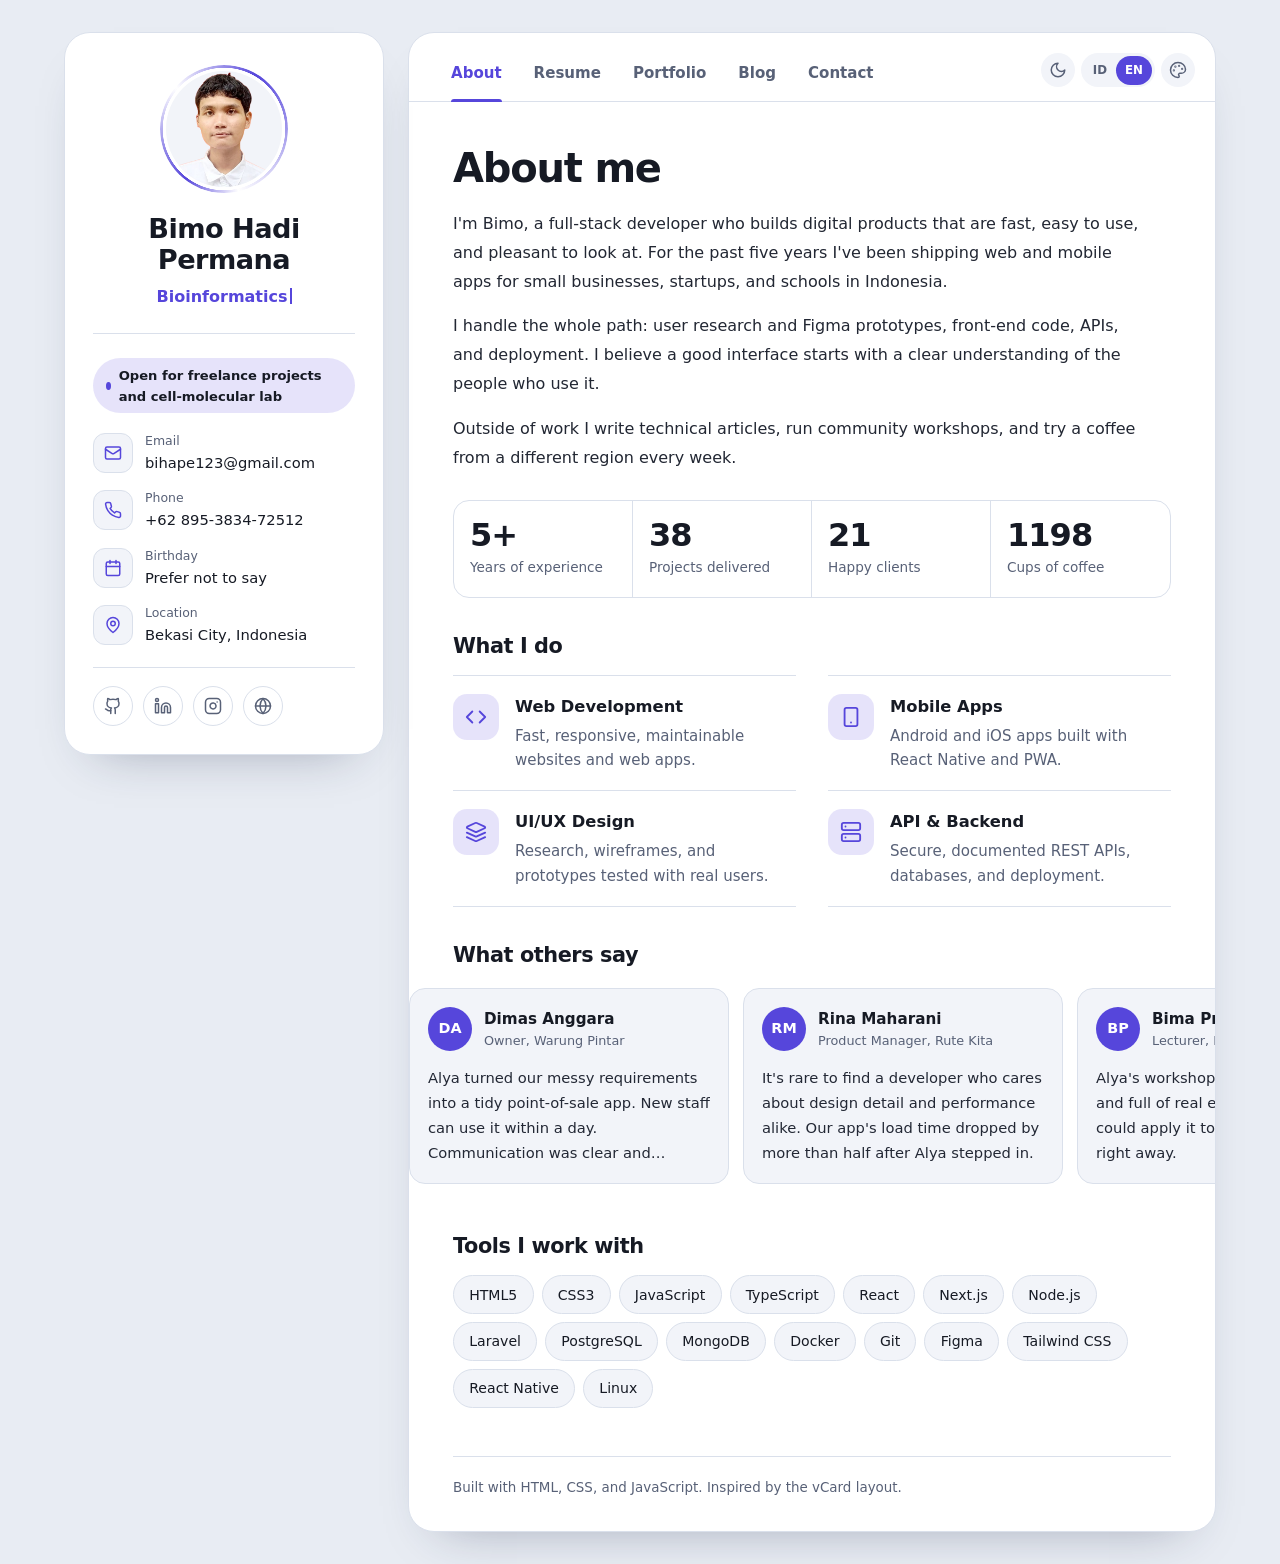
==== commit 0e04b158: "Update index.html" ====
--- a/index.html
+++ b/index.html
@@ -4,10 +4,10 @@
   <meta charset="utf-8">
   <meta name="viewport" content="width=device-width, initial-scale=1">
   <title>Alya Putri Rahma — Pengembang Full-stack &amp; Desainer UI/UX</title>
-  <meta name="description" content="Portofolio Alya Putri Rahma: proyek web, aplikasi mobile, desain UI/UX, dan tulisan seputar pengembangan perangkat lunak.">
+  <meta name="description" content="Portofolio Bimo Hadi Permana: proyek web, AI/ML engineer, dan wet-lab enthusiast.">
   <meta name="theme-color" content="#0D0F15">
   <meta property="og:type" content="website">
-  <meta property="og:title" content="Alya Putri Rahma — Pengembang Full-stack &amp; Desainer UI/UX">
+  <meta property="og:title" content="Bimo Hadi Permana — Pengembang Full-stack &amp; AI/ML engineer">
   <meta property="og:description" content="Portofolio proyek web, aplikasi mobile, dan desain UI/UX.">
   <link rel="icon" href="Folders/assets/favicon.png" type="Folders/image/png">
   <link rel="apple-touch-icon" href="Folders/assets/apple-touch-icon.png">
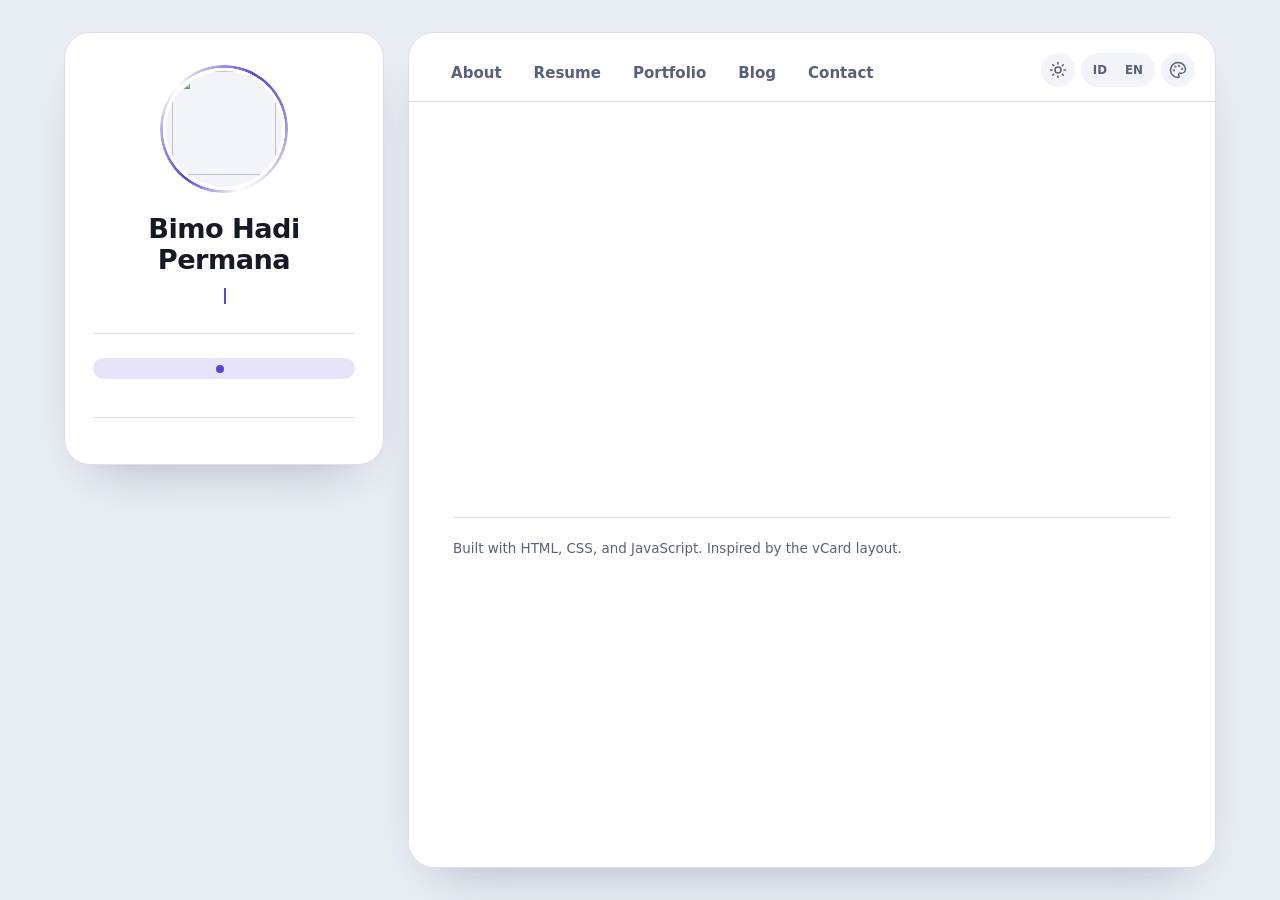
==== commit 0191ed0d: "Update index.html" ====
--- a/index.html
+++ b/index.html
@@ -3,7 +3,7 @@
 <head>
   <meta charset="utf-8">
   <meta name="viewport" content="width=device-width, initial-scale=1">
-  <title>Alya Putri Rahma — Pengembang Full-stack &amp; Desainer UI/UX</title>
+  <title> Bimo Hadi Permana — Bioinformatics &amp; AI/ML engineer</title>
   <meta name="description" content="Portofolio Bimo Hadi Permana: proyek web, AI/ML engineer, dan wet-lab enthusiast.">
   <meta name="theme-color" content="#0D0F15">
   <meta property="og:type" content="website">
@@ -84,7 +84,7 @@
         <img id="s-avatar" src="assets/img/avatar.png" alt="" width="400" height="400">
       </div>
       <div class="sidebar__id">
-        <h1 class="name" id="s-name">Alya Putri Rahma</h1>
+        <h1 class="name" id="s-name"> Bimo Hadi Permana</h1>
         <p class="role">
           <span class="sr-only" id="s-roles-sr"></span>
           <span id="typed" aria-hidden="true"></span><span class="caret" aria-hidden="true"></span>
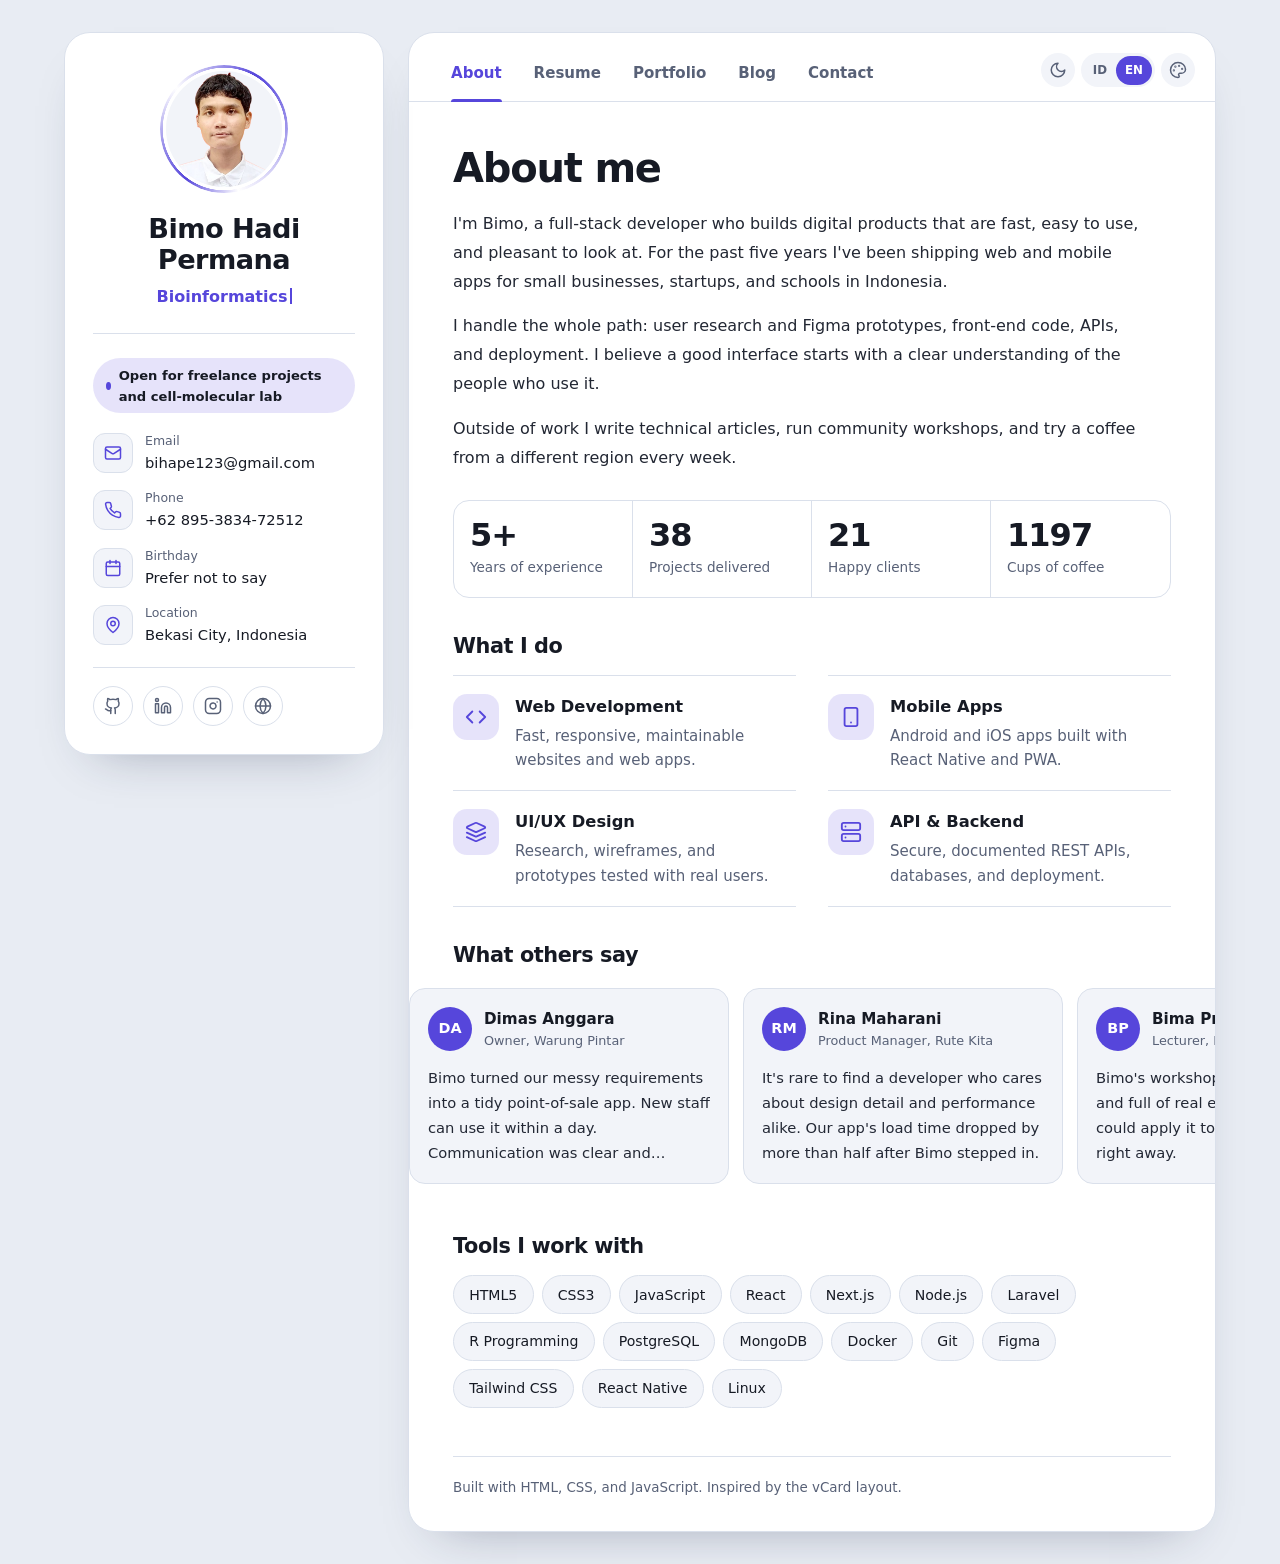
==== commit 7b79926d: "Update index.html" ====
--- a/index.html
+++ b/index.html
@@ -81,7 +81,7 @@
     <div class="sidebar__top">
       <div class="avatar" aria-hidden="true">
         <span class="avatar__ring"></span>
-        <img id="s-avatar" src="assets/img/avatar.png" alt="" width="400" height="400">
+        <img id="s-avatar" src="Folders/assets/img/avatar.png" alt="" width="400" height="400">
       </div>
       <div class="sidebar__id">
         <h1 class="name" id="s-name"> Bimo Hadi Permana</h1>
